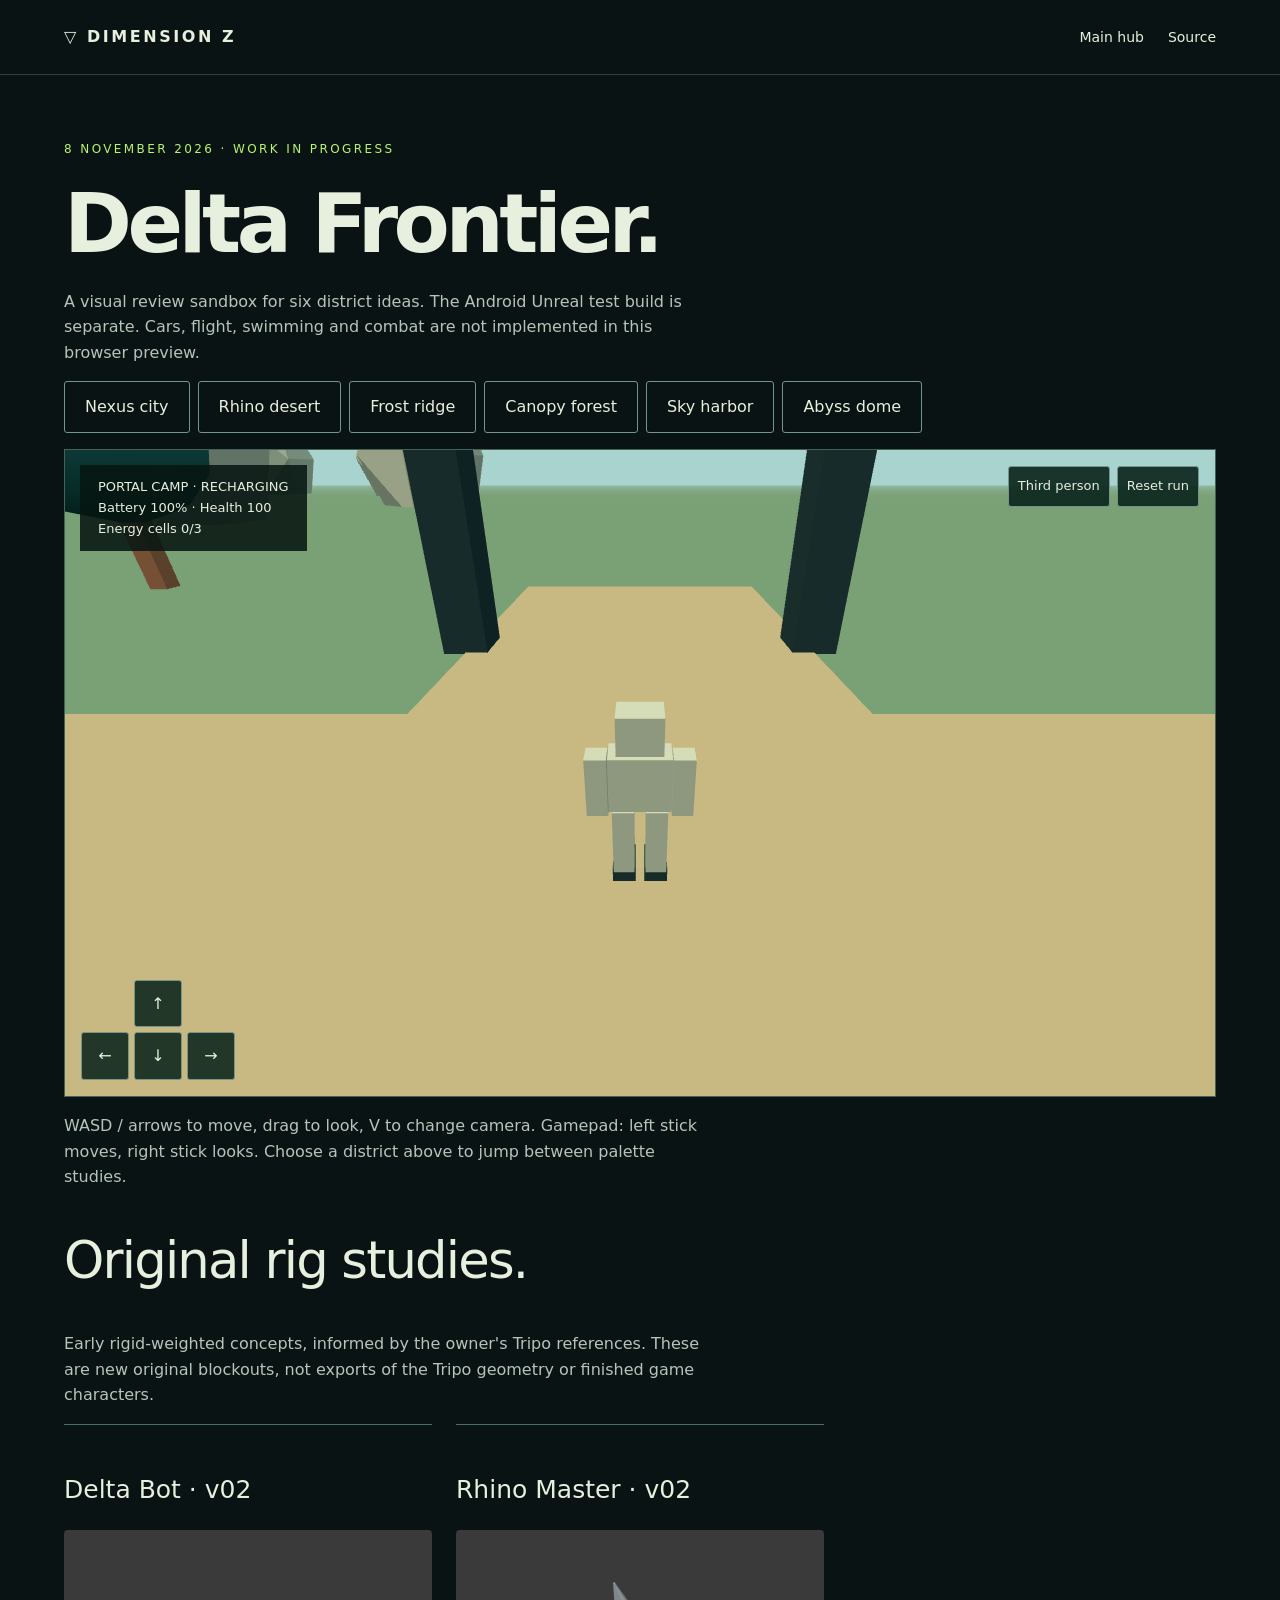
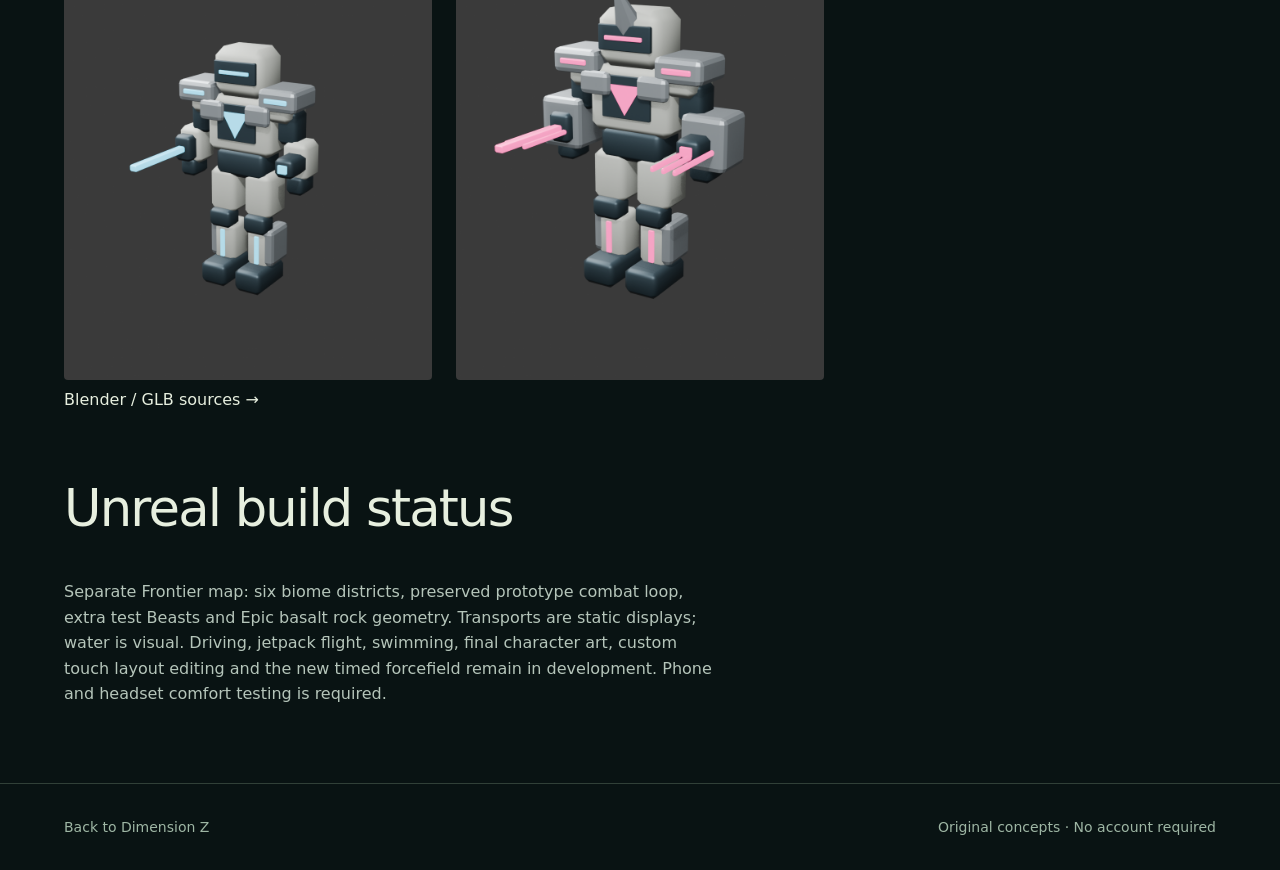
==== docs/index.html @ dfb2d8e2 "Add original v02 rigs, Frontier review and phone control corrections" ====
<!doctype html><html lang="en"><meta charset="utf-8"><meta name="viewport" content="width=device-width,initial-scale=1"><title>Delta Bots · Frontier Review</title><link rel="stylesheet" href="assets/style.css"><header><strong>▽ DIMENSION Z</strong><nav><a href="https://shopperspot.in/dimension-z/">Main hub</a><a href="https://github.com/suryaprajinsp/deltabots">Source</a></nav></header><main class="shell"><span class="eyebrow">8 November 2026 · Work in progress</span><h1>Delta Frontier.</h1><p>A visual review sandbox for six district ideas. The Android Unreal test build is separate. Cars, flight, swimming and combat are not implemented in this browser preview.</p><div style="display:flex;flex-wrap:wrap;gap:8px;margin-bottom:16px"><button data-zone="nexus">Nexus city</button><button data-zone="desert">Rhino desert</button><button data-zone="snow">Frost ridge</button><button data-zone="forest">Canopy forest</button><button data-zone="sky">Sky harbor</button><button data-zone="abyss">Abyss dome</button></div><div class="lab" id="lab"><div class="hud" id="hud" role="status">Loading preview…</div><div class="view-tools"><button id="view">Third person</button><button id="reset">Reset run</button></div><div class="lab-controls"><span></span><button data-move="w" aria-label="Move forward">↑</button><span></span><button data-move="a" aria-label="Move left">←</button><button data-move="s" aria-label="Move backward">↓</button><button data-move="d" aria-label="Move right">→</button></div></div><p id="lab-error" hidden></p><p>WASD / arrows to move, drag to look, V to change camera. Gamepad: left stick moves, right stick looks. Choose a district above to jump between palette studies.</p><h2>Original rig studies.</h2><p>Early rigid-weighted concepts, informed by the owner's Tripo references. These are new original blockouts, not exports of the Tripo geometry or finished game characters.</p><div class="grid"><article class="card"><h3>Delta Bot · v02</h3><img class="wide" src="assets/DeltaBot_Concept_v02.png" alt="Original silver and cyan Delta Bot concept"><a href="https://github.com/suryaprajinsp/deltabots/tree/main/ArtSource/DeltaFrontier/RefinedBots">Blender / GLB sources →</a></article><article class="card"><h3>Rhino Master · v02</h3><img class="wide" src="assets/RhinoMaster_Concept_v02.png" alt="Original magenta Rhino Master concept with helmet horn and forearm blades"></article></div><h2>Unreal build status</h2><p>Separate Frontier map: six biome districts, preserved prototype combat loop, extra test Beasts and Epic basalt rock geometry. Transports are static displays; water is visual. Driving, jetpack flight, swimming, final character art, custom touch layout editing and the new timed forcefield remain in development. Phone and headset comfort testing is required.</p></main><footer><a href="https://shopperspot.in/dimension-z/">Back to Dimension Z</a><span>Original concepts · No account required</span></footer><script src="assets/three.min.js"></script><script src="assets/lab.js"></script></html>
---- docs/assets/style.css ----
*{box-sizing:border-box}html{scroll-behavior:smooth}body{margin:0;background:#091313;color:#e7efdf;font:16px/1.6 system-ui,sans-serif}a{color:inherit;text-decoration:none}button,input,select,textarea{font:inherit}button,a.button{cursor:pointer;border:1px solid #73958a;border-radius:3px;background:transparent;color:inherit;padding:12px 20px;display:inline-block}button:hover,a.button:hover{background:#254b44}a.primary,button.primary{background:#baf46a;color:#102318;border-color:#baf46a}header{display:flex;align-items:center;justify-content:space-between;padding:24px 5vw;border-bottom:1px solid #314038;gap:20px}header strong{letter-spacing:.16em}nav{display:flex;gap:24px;font-size:14px;flex-wrap:wrap}.shell{max-width:1380px;margin:auto;padding:60px 5vw}.eyebrow{color:#baf46a;font-size:12px;letter-spacing:.2em;text-transform:uppercase}h1{font-size:clamp(44px,6.4vw,92px);line-height:1.03;letter-spacing:-.055em;font-weight:600;margin:22px 0}h2{font-size:clamp(30px,4vw,54px);line-height:1.1;letter-spacing:-.035em;font-weight:500}h3{font-size:25px;line-height:1.2;font-weight:500}p{max-width:64ch;color:#b5c5ba}.hero{display:grid;grid-template-columns:1.1fr 1fr;gap:5vw;align-items:center;min-height:620px}.hero img{width:100%;height:540px;object-fit:cover;background:#172d28;border-radius:4px}.actions{display:flex;gap:12px;flex-wrap:wrap;margin-top:28px}.label{font-size:12px;border:1px solid #416657;padding:5px 10px;border-radius:20px;color:#c8e1bb}.strip{border-top:1px solid #314038;border-bottom:1px solid #314038;padding:22px 0;display:flex;justify-content:space-between;gap:18px;flex-wrap:wrap;color:#a5bbac}.grid{display:grid;grid-template-columns:repeat(3,1fr);gap:24px}.card{border-top:1px solid #4c6e5e;padding:25px 0}.card p{font-size:15px}.wide{width:100%;max-height:650px;object-fit:cover;border-radius:4px}.split{display:grid;grid-template-columns:1fr 1fr;gap:5vw;align-items:center}.muted{background:#12231f}.number{font-size:13px;color:#86aa92}section{margin-bottom:65px}.notice{padding:15px 20px;border-left:2px solid #baf46a;background:#162a23;color:#c7dbc9}footer{border-top:1px solid #314038;padding:32px 5vw;color:#9eb6a4;font-size:14px;display:flex;justify-content:space-between;gap:20px;flex-wrap:wrap}.territory{display:grid;grid-template-columns:80px 1fr 1fr;gap:25px;border-top:1px solid #375043;padding:30px 0}.territory .index{font-size:38px;color:#8cae81}textarea{width:100%;min-height:100px;background:#152b23;color:#efffe9;border:1px solid #4c6e5e;padding:14px}.status{font-size:13px;color:#baf46a}.lab{position:relative;height:min(72vh,760px);min-height:450px;background:#152725;overflow:hidden;border:1px solid #466257}.lab canvas{display:block;width:100%;height:100%;touch-action:none}.hud{position:absolute;top:15px;left:15px;background:#071712dd;padding:12px 18px;pointer-events:none;font-size:13px}.lab-controls{position:absolute;bottom:16px;left:16px;display:grid;grid-template-columns:repeat(3,48px);gap:5px}.lab-controls button{padding:10px;background:#0c251de0;touch-action:none}.view-tools{position:absolute;right:16px;top:16px;display:flex;gap:7px;flex-wrap:wrap;max-width:50%}.view-tools button{background:#0c251de8;padding:9px;font-size:13px}.small{font-size:13px}.sr-only{position:absolute;width:1px;height:1px;overflow:hidden;clip:rect(0,0,0,0)}:focus-visible{outline:3px solid #baf46a;outline-offset:4px}@media(max-width:760px){header{align-items:flex-start}nav{gap:12px;font-size:12px}.shell{padding:36px 6vw}.hero,.split{grid-template-columns:1fr}.hero img{height:360px;object-position:center 30%}.grid{grid-template-columns:1fr}.territory{grid-template-columns:40px 1fr}.territory>p{grid-column:2}.lab{height:65vh;min-height:440px}.view-tools{top:auto;bottom:18px}.hud{max-width:90%}}@media(prefers-reduced-motion:reduce){html{scroll-behavior:auto}}
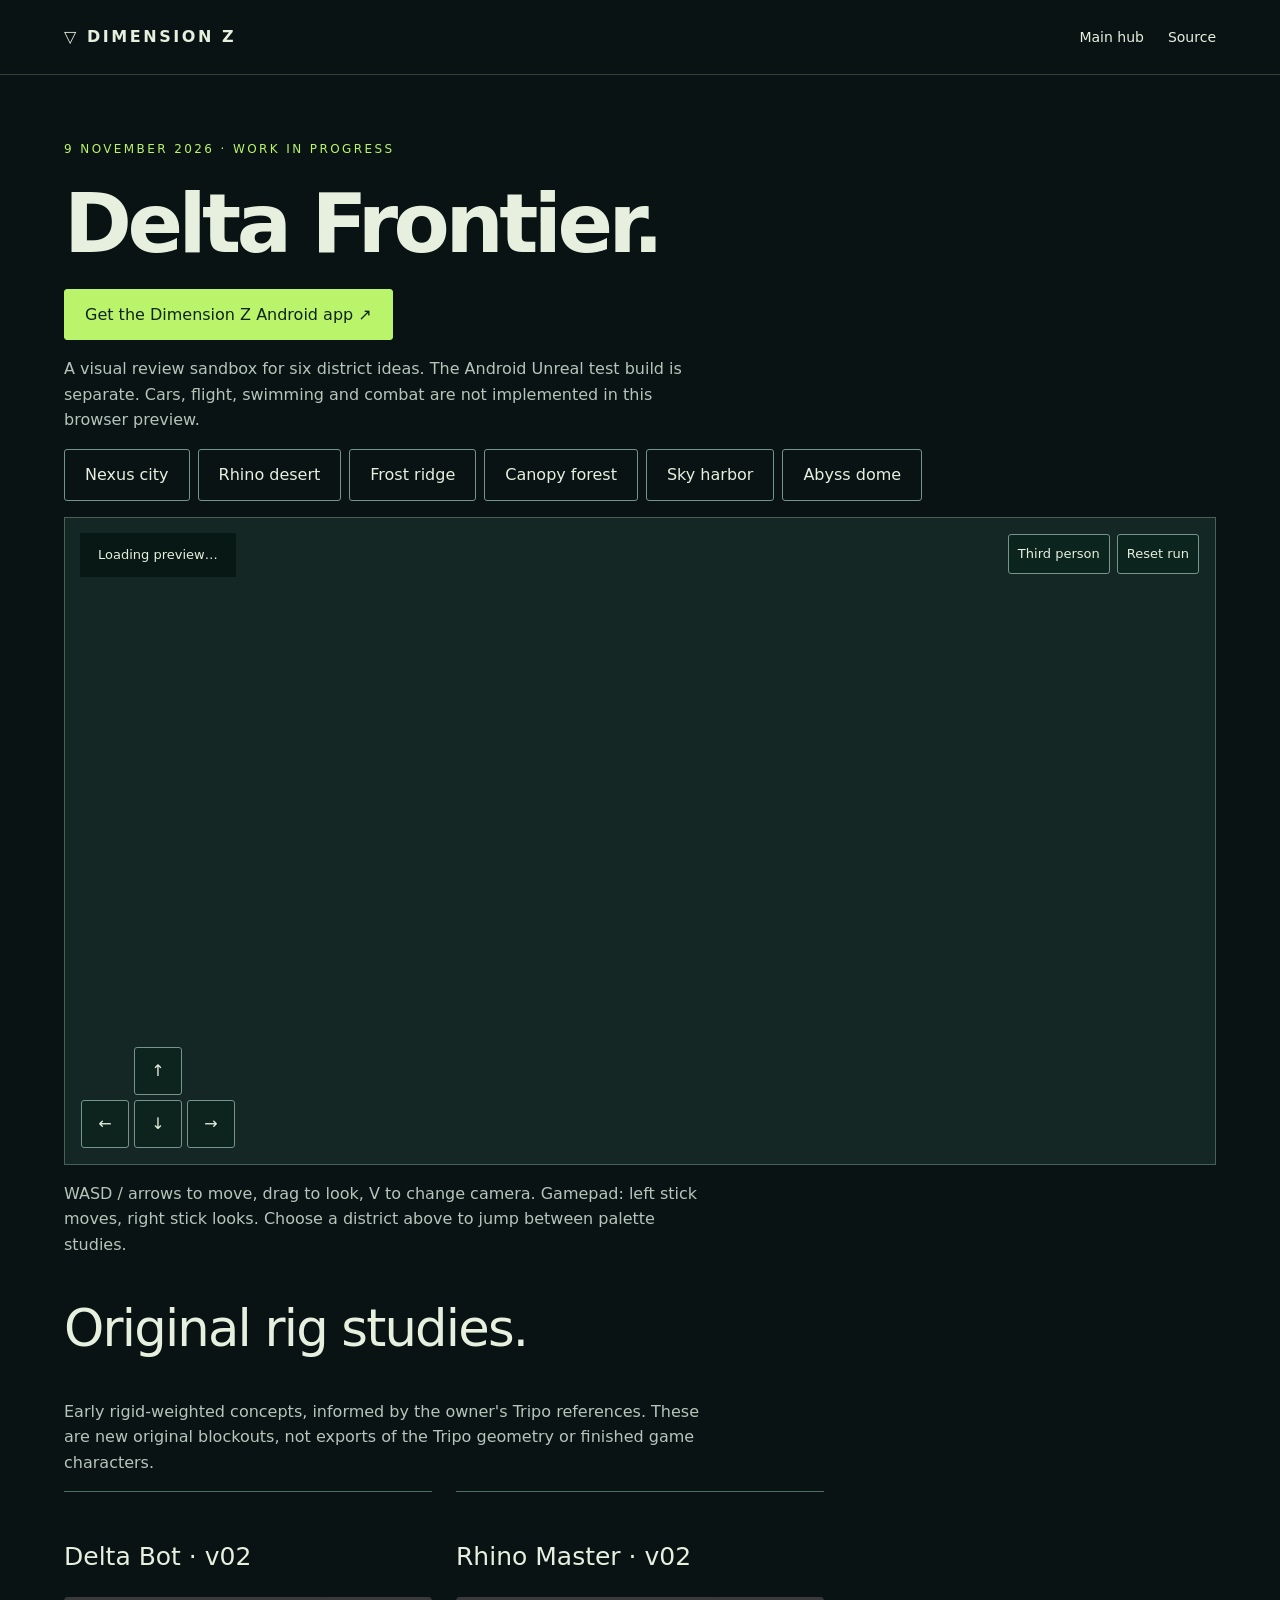
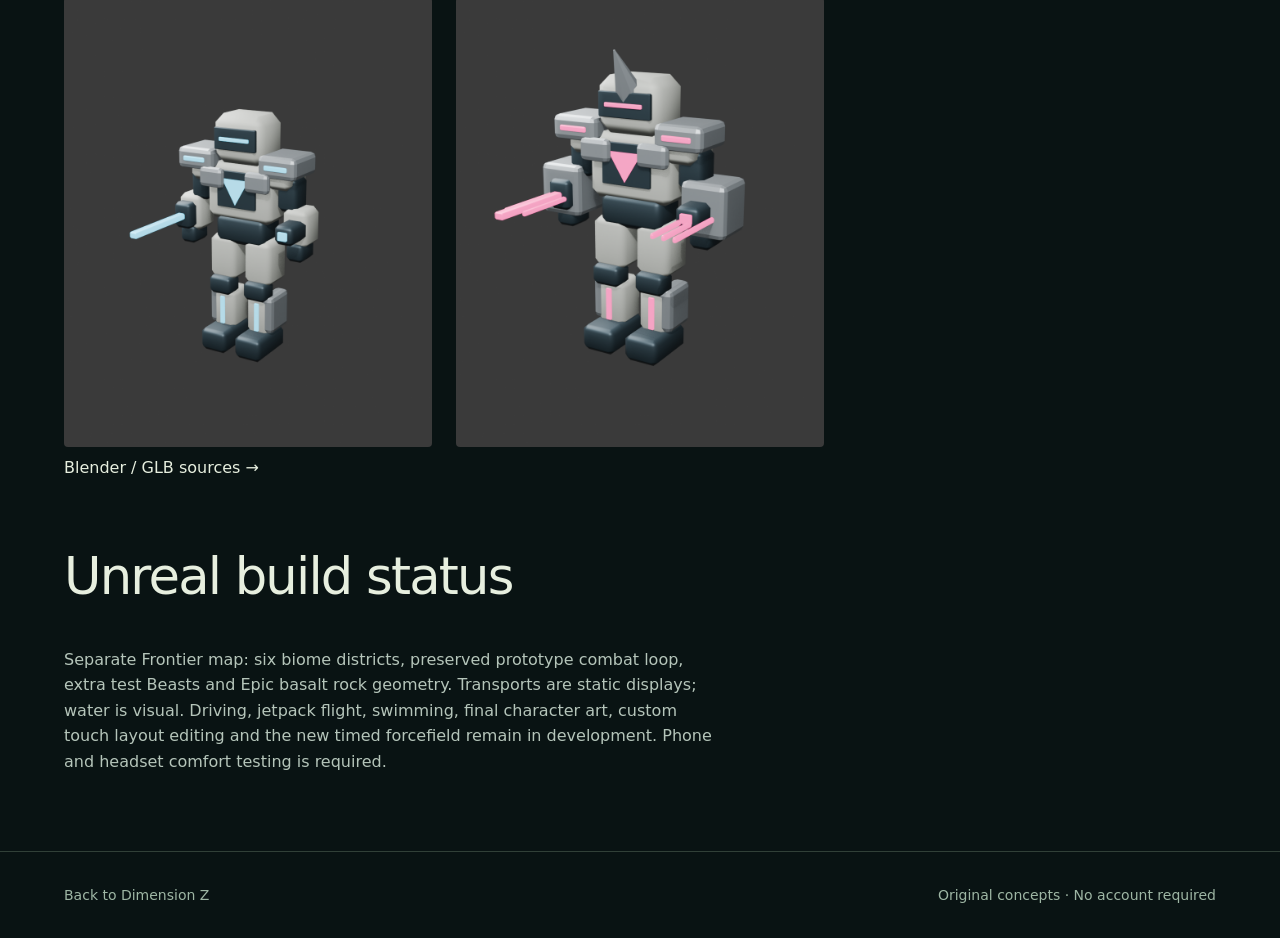
==== commit 00f0204a: "Add Dimension Z Android hub, downloads and reviewed asset bridge" ====
--- a/docs/index.html
+++ b/docs/index.html
@@ -1 +1 @@
-<!doctype html><html lang="en"><meta charset="utf-8"><meta name="viewport" content="width=device-width,initial-scale=1"><title>Delta Bots · Frontier Review</title><link rel="stylesheet" href="assets/style.css"><header><strong>▽ DIMENSION Z</strong><nav><a href="https://shopperspot.in/dimension-z/">Main hub</a><a href="https://github.com/suryaprajinsp/deltabots">Source</a></nav></header><main class="shell"><span class="eyebrow">8 November 2026 · Work in progress</span><h1>Delta Frontier.</h1><p>A visual review sandbox for six district ideas. The Android Unreal test build is separate. Cars, flight, swimming and combat are not implemented in this browser preview.</p><div style="display:flex;flex-wrap:wrap;gap:8px;margin-bottom:16px"><button data-zone="nexus">Nexus city</button><button data-zone="desert">Rhino desert</button><button data-zone="snow">Frost ridge</button><button data-zone="forest">Canopy forest</button><button data-zone="sky">Sky harbor</button><button data-zone="abyss">Abyss dome</button></div><div class="lab" id="lab"><div class="hud" id="hud" role="status">Loading preview…</div><div class="view-tools"><button id="view">Third person</button><button id="reset">Reset run</button></div><div class="lab-controls"><span></span><button data-move="w" aria-label="Move forward">↑</button><span></span><button data-move="a" aria-label="Move left">←</button><button data-move="s" aria-label="Move backward">↓</button><button data-move="d" aria-label="Move right">→</button></div></div><p id="lab-error" hidden></p><p>WASD / arrows to move, drag to look, V to change camera. Gamepad: left stick moves, right stick looks. Choose a district above to jump between palette studies.</p><h2>Original rig studies.</h2><p>Early rigid-weighted concepts, informed by the owner's Tripo references. These are new original blockouts, not exports of the Tripo geometry or finished game characters.</p><div class="grid"><article class="card"><h3>Delta Bot · v02</h3><img class="wide" src="assets/DeltaBot_Concept_v02.png" alt="Original silver and cyan Delta Bot concept"><a href="https://github.com/suryaprajinsp/deltabots/tree/main/ArtSource/DeltaFrontier/RefinedBots">Blender / GLB sources →</a></article><article class="card"><h3>Rhino Master · v02</h3><img class="wide" src="assets/RhinoMaster_Concept_v02.png" alt="Original magenta Rhino Master concept with helmet horn and forearm blades"></article></div><h2>Unreal build status</h2><p>Separate Frontier map: six biome districts, preserved prototype combat loop, extra test Beasts and Epic basalt rock geometry. Transports are static displays; water is visual. Driving, jetpack flight, swimming, final character art, custom touch layout editing and the new timed forcefield remain in development. Phone and headset comfort testing is required.</p></main><footer><a href="https://shopperspot.in/dimension-z/">Back to Dimension Z</a><span>Original concepts · No account required</span></footer><script src="assets/three.min.js"></script><script src="assets/lab.js"></script></html>+<!doctype html><html lang="en"><meta charset="utf-8"><meta name="viewport" content="width=device-width,initial-scale=1"><title>Delta Bots · Frontier Review</title><link rel="stylesheet" href="assets/style.css"><header><strong>▽ DIMENSION Z</strong><nav><a href="https://shopperspot.in/dimension-z/">Main hub</a><a href="https://github.com/suryaprajinsp/deltabots">Source</a></nav></header><main class="shell"><span class="eyebrow">9 November 2026 · Work in progress</span><h1>Delta Frontier.</h1><p><a class="button primary" href="downloads/index.html">Get the Dimension Z Android app ↗</a></p><p>A visual review sandbox for six district ideas. The Android Unreal test build is separate. Cars, flight, swimming and combat are not implemented in this browser preview.</p><div style="display:flex;flex-wrap:wrap;gap:8px;margin-bottom:16px"><button data-zone="nexus">Nexus city</button><button data-zone="desert">Rhino desert</button><button data-zone="snow">Frost ridge</button><button data-zone="forest">Canopy forest</button><button data-zone="sky">Sky harbor</button><button data-zone="abyss">Abyss dome</button></div><div class="lab" id="lab"><div class="hud" id="hud" role="status">Loading preview…</div><div class="view-tools"><button id="view">Third person</button><button id="reset">Reset run</button></div><div class="lab-controls"><span></span><button data-move="w" aria-label="Move forward">↑</button><span></span><button data-move="a" aria-label="Move left">←</button><button data-move="s" aria-label="Move backward">↓</button><button data-move="d" aria-label="Move right">→</button></div></div><p id="lab-error" hidden></p><p>WASD / arrows to move, drag to look, V to change camera. Gamepad: left stick moves, right stick looks. Choose a district above to jump between palette studies.</p><h2>Original rig studies.</h2><p>Early rigid-weighted concepts, informed by the owner's Tripo references. These are new original blockouts, not exports of the Tripo geometry or finished game characters.</p><div class="grid"><article class="card"><h3>Delta Bot · v02</h3><img class="wide" src="assets/DeltaBot_Concept_v02.png" alt="Original silver and cyan Delta Bot concept"><a href="https://github.com/suryaprajinsp/deltabots/tree/main/ArtSource/DeltaFrontier/RefinedBots">Blender / GLB sources →</a></article><article class="card"><h3>Rhino Master · v02</h3><img class="wide" src="assets/RhinoMaster_Concept_v02.png" alt="Original magenta Rhino Master concept with helmet horn and forearm blades"></article></div><h2>Unreal build status</h2><p>Separate Frontier map: six biome districts, preserved prototype combat loop, extra test Beasts and Epic basalt rock geometry. Transports are static displays; water is visual. Driving, jetpack flight, swimming, final character art, custom touch layout editing and the new timed forcefield remain in development. Phone and headset comfort testing is required.</p></main><footer><a href="https://shopperspot.in/dimension-z/">Back to Dimension Z</a><span>Original concepts · No account required</span></footer><script src="assets/three.min.js"></script><script src="assets/lab.js"></script></html>
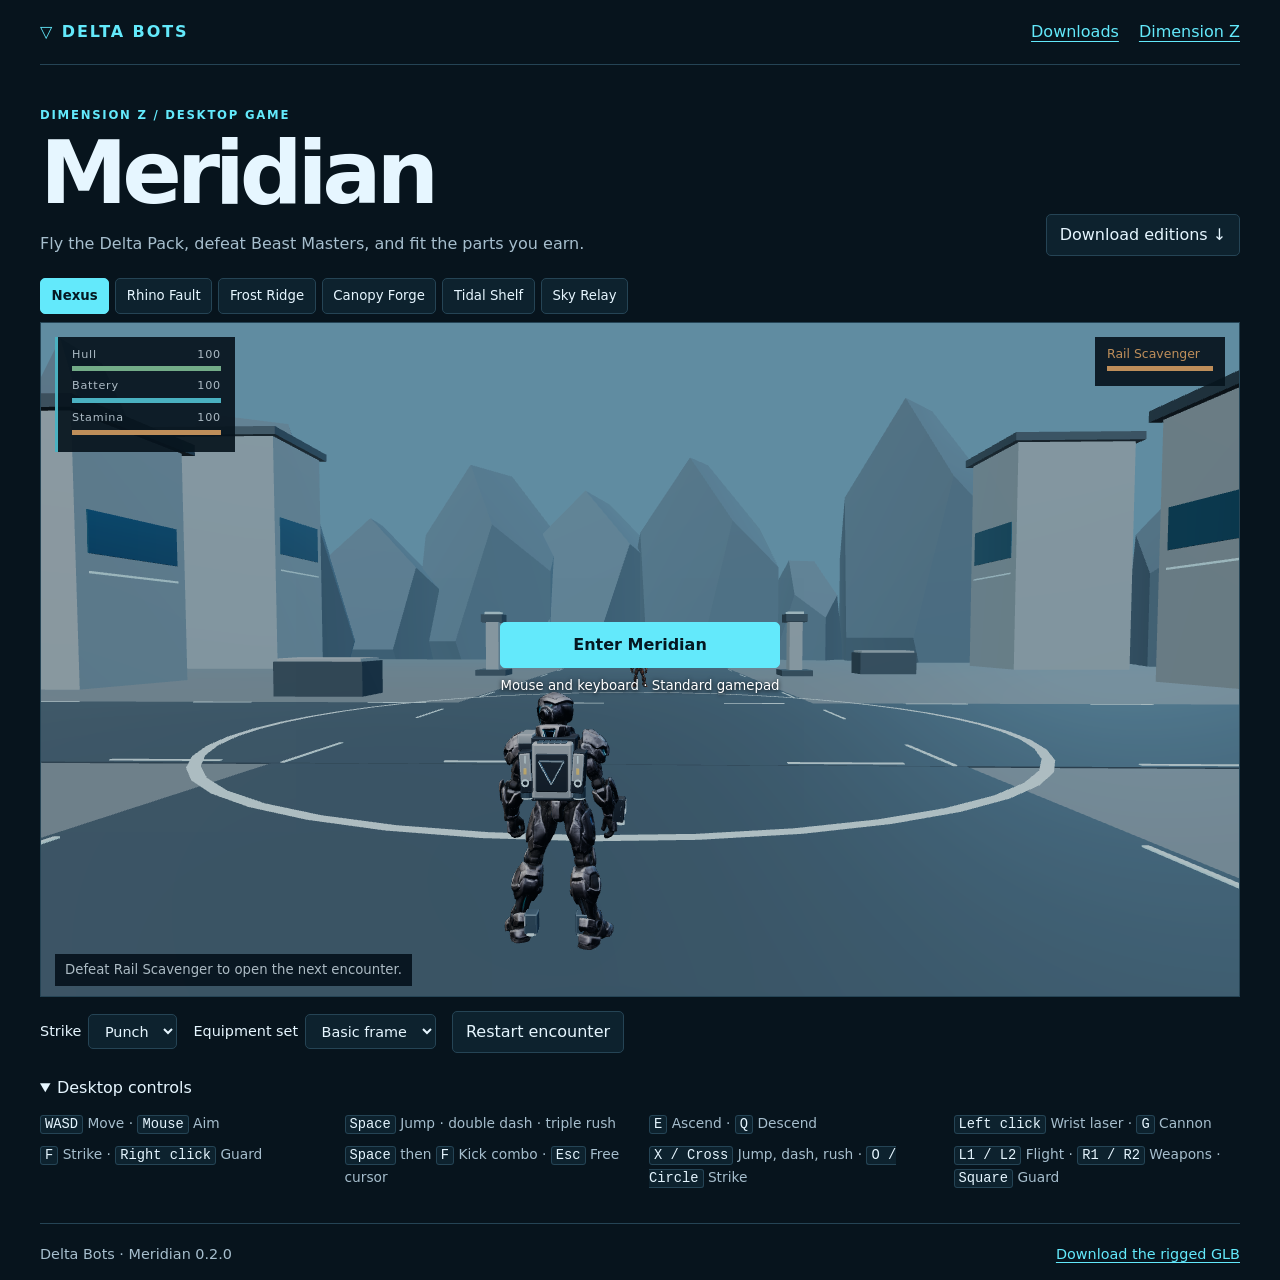
==== commit 1b1cdadc: "Publish Delta Bots Meridian desktop and browser editions" ====
--- a/docs/index.html
+++ b/docs/index.html
@@ -1 +1,40 @@
-<!doctype html><html lang="en"><meta charset="utf-8"><meta name="viewport" content="width=device-width,initial-scale=1"><title>Delta Bots · Frontier Review</title><link rel="stylesheet" href="assets/style.css"><header><strong>▽ DIMENSION Z</strong><nav><a href="https://shopperspot.in/dimension-z/">Main hub</a><a href="https://github.com/suryaprajinsp/deltabots">Source</a></nav></header><main class="shell"><span class="eyebrow">9 November 2026 · Work in progress</span><h1>Delta Frontier.</h1><p><a class="button primary" href="downloads/index.html">Get the Dimension Z Android app ↗</a></p><p>A visual review sandbox for six district ideas. The Android Unreal test build is separate. Cars, flight, swimming and combat are not implemented in this browser preview.</p><div style="display:flex;flex-wrap:wrap;gap:8px;margin-bottom:16px"><button data-zone="nexus">Nexus city</button><button data-zone="desert">Rhino desert</button><button data-zone="snow">Frost ridge</button><button data-zone="forest">Canopy forest</button><button data-zone="sky">Sky harbor</button><button data-zone="abyss">Abyss dome</button></div><div class="lab" id="lab"><div class="hud" id="hud" role="status">Loading preview…</div><div class="view-tools"><button id="view">Third person</button><button id="reset">Reset run</button></div><div class="lab-controls"><span></span><button data-move="w" aria-label="Move forward">↑</button><span></span><button data-move="a" aria-label="Move left">←</button><button data-move="s" aria-label="Move backward">↓</button><button data-move="d" aria-label="Move right">→</button></div></div><p id="lab-error" hidden></p><p>WASD / arrows to move, drag to look, V to change camera. Gamepad: left stick moves, right stick looks. Choose a district above to jump between palette studies.</p><h2>Original rig studies.</h2><p>Early rigid-weighted concepts, informed by the owner's Tripo references. These are new original blockouts, not exports of the Tripo geometry or finished game characters.</p><div class="grid"><article class="card"><h3>Delta Bot · v02</h3><img class="wide" src="assets/DeltaBot_Concept_v02.png" alt="Original silver and cyan Delta Bot concept"><a href="https://github.com/suryaprajinsp/deltabots/tree/main/ArtSource/DeltaFrontier/RefinedBots">Blender / GLB sources →</a></article><article class="card"><h3>Rhino Master · v02</h3><img class="wide" src="assets/RhinoMaster_Concept_v02.png" alt="Original magenta Rhino Master concept with helmet horn and forearm blades"></article></div><h2>Unreal build status</h2><p>Separate Frontier map: six biome districts, preserved prototype combat loop, extra test Beasts and Epic basalt rock geometry. Transports are static displays; water is visual. Driving, jetpack flight, swimming, final character art, custom touch layout editing and the new timed forcefield remain in development. Phone and headset comfort testing is required.</p></main><footer><a href="https://shopperspot.in/dimension-z/">Back to Dimension Z</a><span>Original concepts · No account required</span></footer><script src="assets/three.min.js"></script><script src="assets/lab.js"></script></html>+<!doctype html>
+<html lang="en">
+<head>
+<meta charset="utf-8">
+<meta name="viewport" content="width=device-width,initial-scale=1">
+<meta name="theme-color" content="#07141d">
+<title>Delta Bots · Meridian</title>
+<link rel="stylesheet" href="./meridian.css">
+</head>
+<body>
+<header><a class="brand" href="./">▽ DELTA BOTS</a><nav><a href="./downloads/">Downloads</a><a href="https://shopperspot.in/dimension-z/">Dimension Z</a></nav></header>
+<main>
+<section class="intro"><div><p class="eyebrow">DIMENSION Z / DESKTOP GAME</p><h1>Meridian</h1><p>Fly the Delta Pack, defeat Beast Masters, and fit the parts you earn.</p></div><a class="download" href="./downloads/">Download editions ↓</a></section>
+<div class="districts" id="districts" aria-label="Choose a district"></div>
+<section id="arena" aria-label="Delta Bots play area">
+<div class="hud">
+<div class="meter hull"><label for="hull">Hull <span id="hull-number">100</span></label><progress id="hull" value="100" max="100"></progress></div>
+<div class="meter battery"><label for="battery">Battery <span id="battery-number">100</span></label><progress id="battery" value="100" max="100"></progress></div>
+<div class="meter stamina"><label for="stamina">Stamina <span id="stamina-number">100</span></label><progress id="stamina" value="100" max="100"></progress></div>
+</div>
+<div class="target" id="target" hidden><span id="target-name"></span><progress id="target-hull" value="100" max="100"></progress></div>
+<div class="reticle" aria-hidden="true"></div>
+<p class="notice" id="notice" role="status">Loading Delta Bot…</p>
+<div class="start" id="start"><button id="enter" disabled>Loading 3D model…</button><small>Mouse and keyboard · Standard gamepad</small></div>
+</section>
+<section class="loadout" aria-label="Loadout">
+<label>Strike <select id="move"></select></label>
+<label>Equipment set <select id="kit"></select></label>
+<button id="restart">Restart encounter</button>
+</section>
+<details open><summary>Desktop controls</summary><ul class="controls">
+<li><kbd>WASD</kbd> Move · <kbd>Mouse</kbd> Aim</li><li><kbd>Space</kbd> Jump · double dash · triple rush</li>
+<li><kbd>E</kbd> Ascend · <kbd>Q</kbd> Descend</li><li><kbd>Left click</kbd> Wrist laser · <kbd>G</kbd> Cannon</li>
+<li><kbd>F</kbd> Strike · <kbd>Right click</kbd> Guard</li><li><kbd>Space</kbd> then <kbd>F</kbd> Kick combo · <kbd>Esc</kbd> Free cursor</li>
+<li><kbd>X / Cross</kbd> Jump, dash, rush · <kbd>O / Circle</kbd> Strike</li><li><kbd>L1 / L2</kbd> Flight · <kbd>R1 / R2</kbd> Weapons · <kbd>Square</kbd> Guard</li>
+</ul></details>
+</main>
+<footer><span>Delta Bots · Meridian 0.2.0</span><a href="./models/delta-meridian.glb" download>Download the rigged GLB</a></footer>
+<script src="./meridian.js"></script>
+</body></html>
--- a/docs/meridian.css
+++ b/docs/meridian.css
@@ -0,0 +1,45 @@
+:root{color-scheme:dark;--ink:#e6f6ff;--muted:#a6becd;--base:#07141d;--surface:#0d222e;--line:#254455;--cyan:#63e9fb;--amber:#ffba70;font:16px/1.5 system-ui,sans-serif}
+*{box-sizing:border-box}
+body{margin:0;background:var(--base);color:var(--ink)}
+header,footer,main{width:min(1200px,calc(100% - 40px));margin:auto}
+header,footer{display:flex;align-items:center;justify-content:space-between;gap:16px;padding:20px 0}
+header{border-bottom:1px solid var(--line)}
+footer{border-top:1px solid var(--line);color:var(--muted);font-size:.9rem}
+nav{display:flex;gap:20px}
+a{color:var(--cyan);text-underline-offset:.24em}
+.brand{font-weight:850;letter-spacing:.12em;text-decoration:none}
+.intro{display:flex;align-items:end;justify-content:space-between;gap:24px;margin:30px 0 22px}
+.eyebrow{font-size:.73rem;letter-spacing:.15em;color:var(--cyan);font-weight:750}
+h1{font-size:clamp(2.8rem,7vw,5.5rem);line-height:.98;letter-spacing:-.06em;margin:6px 0 14px}
+p{color:var(--muted)}
+.intro p{margin-bottom:0}
+.download,button,select{font:inherit;border:1px solid var(--line);border-radius:5px;background:var(--surface);color:var(--ink);padding:.5em .8em}
+button,.download,select{cursor:pointer}
+.download{text-decoration:none;white-space:nowrap}
+button:hover,select:hover,.download:hover{border-color:var(--cyan)}
+button:focus-visible,select:focus-visible,a:focus-visible{outline:2px solid var(--cyan);outline-offset:3px}
+.districts{display:flex;gap:6px;flex-wrap:wrap;margin-bottom:8px}
+.districts button{font-size:.83rem}
+.districts [aria-pressed=true],#enter{background:var(--cyan);color:#051822;border-color:var(--cyan);font-weight:800}
+#arena{position:relative;aspect-ratio:16/9;min-height:320px;background:#142633;overflow:hidden;border:1px solid var(--line);isolation:isolate}
+#arena canvas{position:absolute;inset:0;width:100%;height:100%;display:block;z-index:-1;touch-action:none}
+.hud{position:absolute;top:14px;left:14px;padding:10px 14px;background:#08151eea;border-left:3px solid var(--cyan);width:min(180px,43%);pointer-events:none}
+.meter label{display:flex;justify-content:space-between;font-size:.7rem;letter-spacing:.07em}
+progress{appearance:none;width:100%;height:5px;border:0;background:#294352;display:block;margin:3px 0 7px}
+progress::-webkit-progress-bar{background:#294352}progress::-webkit-progress-value{background:var(--fill,var(--cyan))}progress::-moz-progress-bar{background:var(--fill,var(--cyan))}
+.hull{--fill:#99e3ae}.stamina,.target{--fill:var(--amber)}
+.target{position:absolute;right:14px;top:14px;max-width:40%;min-width:130px;background:#08151eea;padding:8px 12px;color:var(--amber);font-size:.78rem}
+.reticle{position:absolute;left:50%;top:50%;width:9px;height:9px;border:1px solid white;transform:translate(-50%,-50%) rotate(45deg);pointer-events:none}
+.notice{position:absolute;bottom:10px;left:14px;margin:0;background:#08151eee;padding:6px 10px;font-size:.83rem;color:var(--ink);pointer-events:none}
+.start{position:absolute;inset:0;display:grid;place-content:center;gap:8px;text-align:center;background:#05111b42}
+.start[hidden]{display:none}
+.start small{color:white;text-shadow:0 1px 4px black}
+#enter{padding:10px 23px}
+#enter:disabled{opacity:.66;cursor:default}
+.loadout{display:flex;flex-wrap:wrap;gap:16px;align-items:center;padding:14px 0}
+.loadout label{display:flex;align-items:center;gap:7px;font-size:.9rem}
+details{padding:9px 0 20px;color:var(--muted)}
+summary{cursor:pointer;color:var(--ink)}
+.controls{list-style:none;display:grid;grid-template-columns:repeat(auto-fit,minmax(270px,1fr));gap:8px 18px;padding:0;font-size:.86rem}
+kbd{color:var(--ink);background:var(--surface);border:1px solid var(--line);border-radius:3px;padding:1px 4px}
+@media(max-width:630px){header,footer,main{width:calc(100% - 22px)}.intro{display:block}.download{display:inline-block;margin-top:12px}.hud{top:8px;left:8px}.target{top:8px;right:8px}.notice{left:8px}nav{gap:10px}header{font-size:.85rem}}
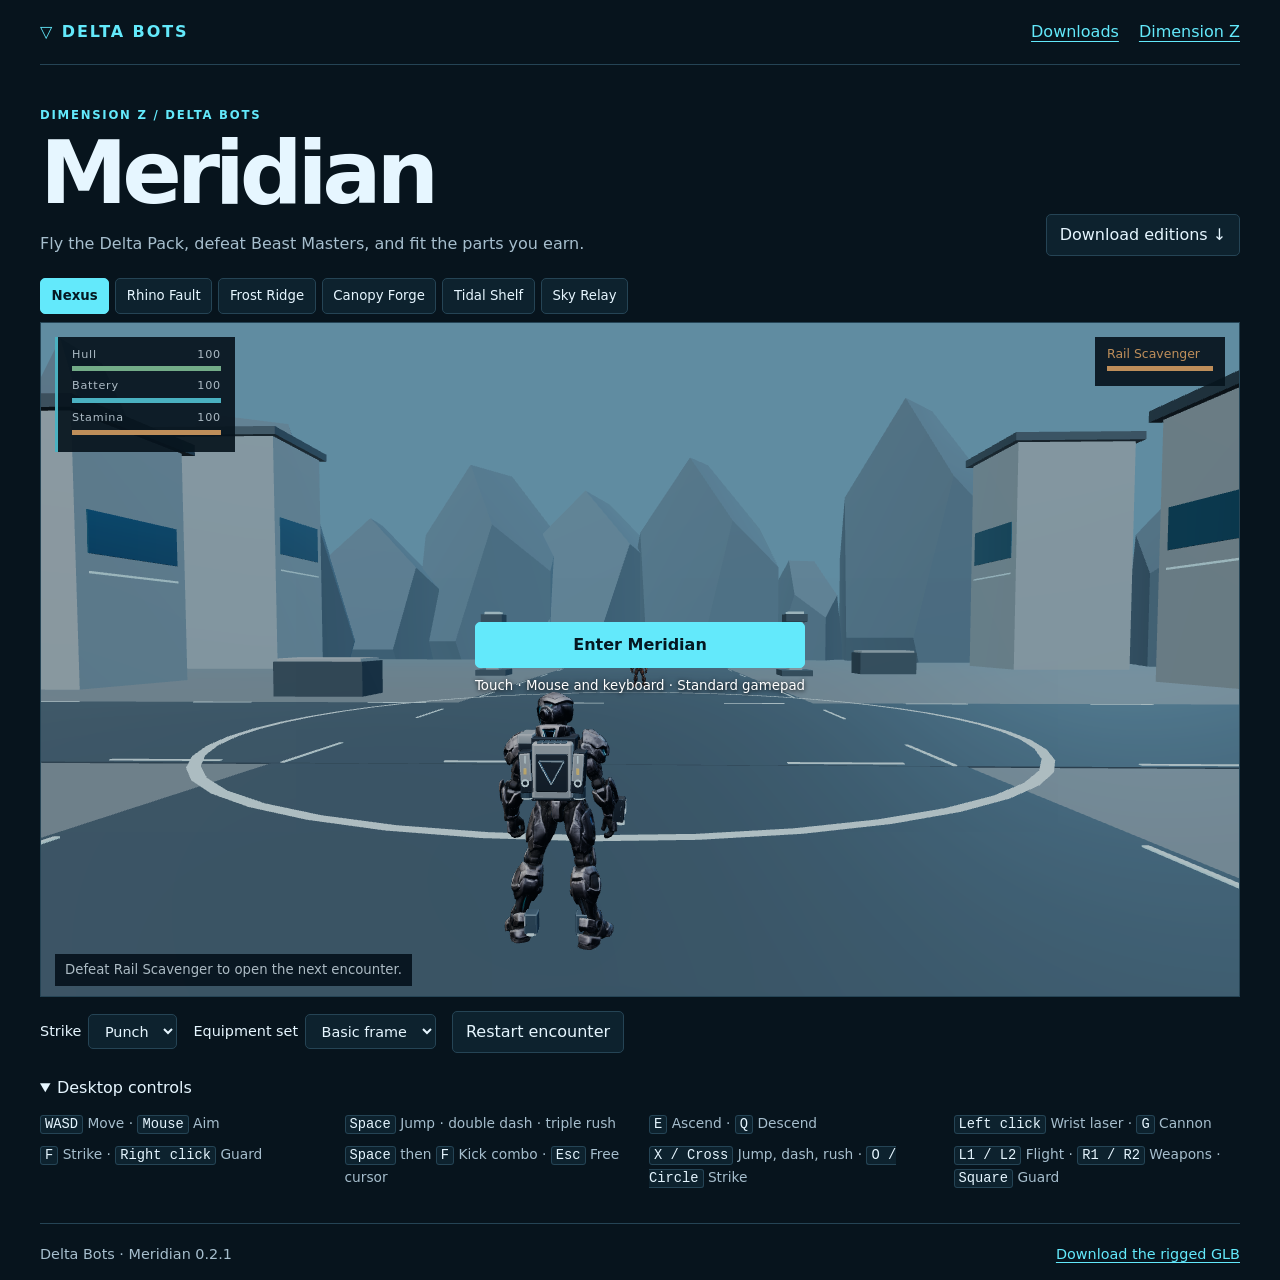
==== commit 8b40cf9f: "Publish Meridian touch controls and signed Android Web Edition update" ====
--- a/docs/index.html
+++ b/docs/index.html
@@ -10,7 +10,7 @@
 <body>
 <header><a class="brand" href="./">▽ DELTA BOTS</a><nav><a href="./downloads/">Downloads</a><a href="https://shopperspot.in/dimension-z/">Dimension Z</a></nav></header>
 <main>
-<section class="intro"><div><p class="eyebrow">DIMENSION Z / DESKTOP GAME</p><h1>Meridian</h1><p>Fly the Delta Pack, defeat Beast Masters, and fit the parts you earn.</p></div><a class="download" href="./downloads/">Download editions ↓</a></section>
+<section class="intro"><div><p class="eyebrow">DIMENSION Z / DELTA BOTS</p><h1>Meridian</h1><p>Fly the Delta Pack, defeat Beast Masters, and fit the parts you earn.</p></div><a class="download" href="./downloads/">Download editions ↓</a></section>
 <div class="districts" id="districts" aria-label="Choose a district"></div>
 <section id="arena" aria-label="Delta Bots play area">
 <div class="hud">
@@ -21,7 +21,16 @@
 <div class="target" id="target" hidden><span id="target-name"></span><progress id="target-hull" value="100" max="100"></progress></div>
 <div class="reticle" aria-hidden="true"></div>
 <p class="notice" id="notice" role="status">Loading Delta Bot…</p>
-<div class="start" id="start"><button id="enter" disabled>Loading 3D model…</button><small>Mouse and keyboard · Standard gamepad</small></div>
+<div class="touch-controls" aria-label="Touch controls">
+  <div class="touch-move" role="group" aria-label="Move">
+    <button data-touch="forward" aria-label="Move forward">▲</button><button data-touch="left" aria-label="Move left">◀</button><button data-touch="back" aria-label="Move backward">▼</button><button data-touch="right" aria-label="Move right">▶</button>
+  </div>
+  <div class="touch-actions" role="group" aria-label="Flight and combat">
+    <button data-touch="up">Ascend</button><button data-touch="down">Descend</button><button data-touch="guard">Guard</button>
+    <button data-touch="jump">Jump</button><button data-touch="strike">Strike</button><button data-touch="cannon">Cannon</button><button data-touch="fire">Laser</button>
+  </div>
+</div>
+<div class="start" id="start"><button id="enter" disabled>Loading 3D model…</button><small>Touch · Mouse and keyboard · Standard gamepad</small></div>
 </section>
 <section class="loadout" aria-label="Loadout">
 <label>Strike <select id="move"></select></label>
@@ -35,6 +44,6 @@
 <li><kbd>X / Cross</kbd> Jump, dash, rush · <kbd>O / Circle</kbd> Strike</li><li><kbd>L1 / L2</kbd> Flight · <kbd>R1 / R2</kbd> Weapons · <kbd>Square</kbd> Guard</li>
 </ul></details>
 </main>
-<footer><span>Delta Bots · Meridian 0.2.0</span><a href="./models/delta-meridian.glb" download>Download the rigged GLB</a></footer>
+<footer><span>Delta Bots · Meridian 0.2.1</span><a href="./models/delta-meridian.glb" download>Download the rigged GLB</a></footer>
 <script src="./meridian.js"></script>
 </body></html>
--- a/docs/meridian.css
+++ b/docs/meridian.css
@@ -43,3 +43,20 @@
 .controls{list-style:none;display:grid;grid-template-columns:repeat(auto-fit,minmax(270px,1fr));gap:8px 18px;padding:0;font-size:.86rem}
 kbd{color:var(--ink);background:var(--surface);border:1px solid var(--line);border-radius:3px;padding:1px 4px}
 @media(max-width:630px){header,footer,main{width:calc(100% - 22px)}.intro{display:block}.download{display:inline-block;margin-top:12px}.hud{top:8px;left:8px}.target{top:8px;right:8px}.notice{left:8px}nav{gap:10px}header{font-size:.85rem}}
+.touch-controls{display:none}
+@media(any-pointer:coarse){
+  #arena{aspect-ratio:auto;height:min(68svh,620px);min-height:310px}
+  #arena.playing .touch-controls{display:flex;position:absolute;inset:auto 8px 36px;justify-content:space-between;align-items:end;gap:6px;pointer-events:none}
+  .touch-controls button{pointer-events:auto;touch-action:none;user-select:none;background:#08151edc;border-color:#5a7b8b;min-height:36px;padding:4px 5px;font-size:.74rem}
+  .touch-controls button:active{background:#1b6478;border-color:#63e9fb}
+  .touch-move{display:grid;grid-template-columns:repeat(3,36px);gap:3px}
+  .touch-move button:first-child{grid-column:2}
+  .touch-move button:nth-child(2){grid-column:1}
+  .touch-actions{display:grid;grid-template-columns:repeat(3,minmax(42px,1fr));gap:3px}
+  .touch-actions button:last-child{grid-column:2/4;background:#17455a}
+  .notice{font-size:.68rem;bottom:5px}
+  .touch-controls button:focus-visible{outline-offset:1px}
+}
+@media(any-pointer:coarse) and (orientation:landscape){
+  #arena{height:86svh;min-height:235px}
+}
